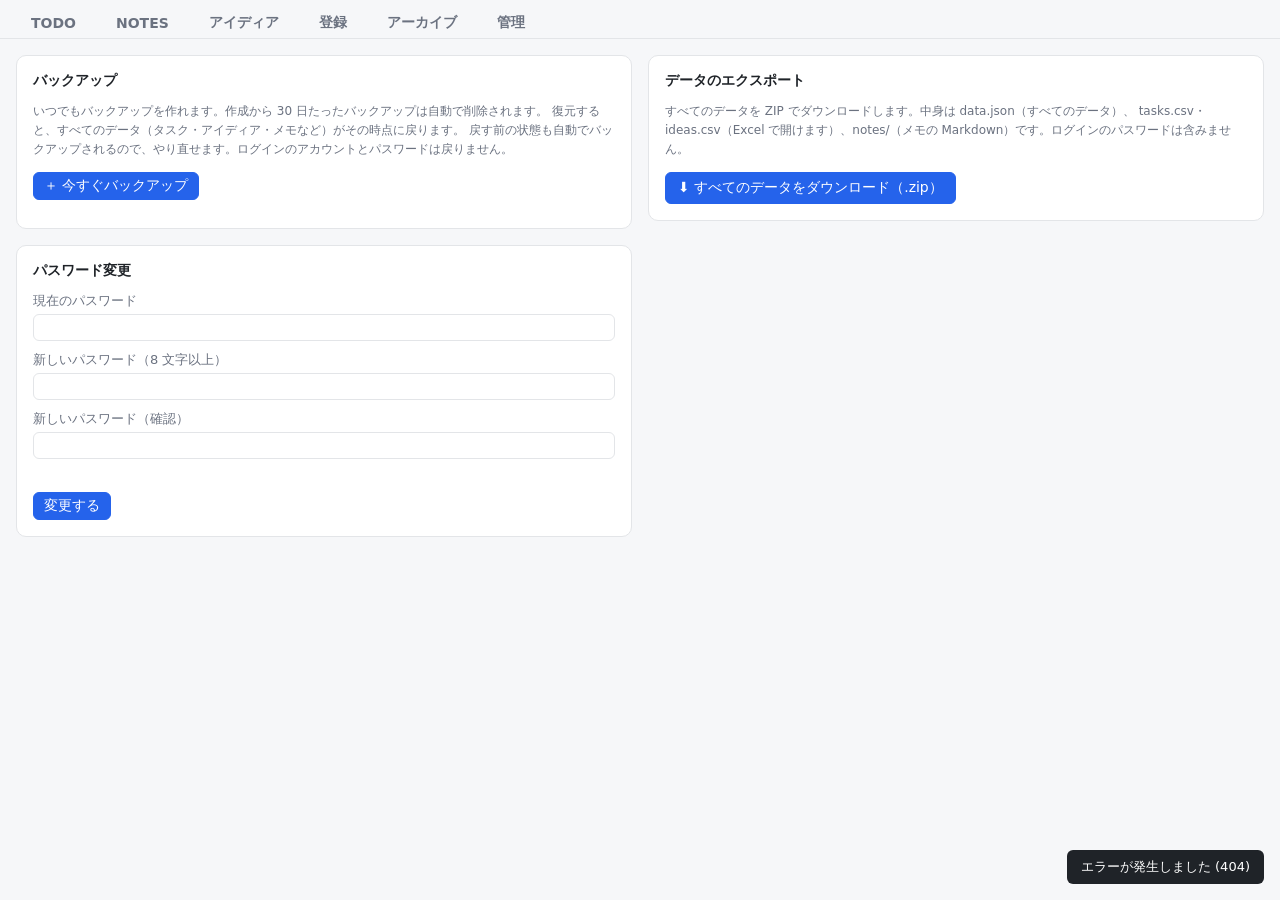
==== static/admin.html @ 9dc2385c "feat: バックアップ・データのエクスポート・パスワード変更を新しい「管理」タブへ移す - /admin.html と static/admin.js を追加し、登録画面は領域・関連項目・タグだけに" ====
<!doctype html>
<html lang="ja">
<head>
  <meta charset="utf-8">
  <meta name="viewport" content="width=device-width, initial-scale=1">
  <title>管理 | Task &amp; Idea Hub</title>
  <link rel="stylesheet" href="style.css">
</head>
<body class="settings-page">
  <nav id="app-tabs" class="app-tabs"></nav>

  <main class="settings">
    <section class="settings-card">
      <h2>バックアップ</h2>
      <p class="export-note">
        いつでもバックアップを作れます。作成から 30 日たったバックアップは自動で削除されます。
        復元すると、すべてのデータ（タスク・アイディア・メモなど）がその時点に戻ります。
        戻す前の状態も自動でバックアップされるので、やり直せます。ログインのアカウントとパスワードは戻りません。
      </p>
      <button id="backup-create" type="button" class="primary backup-create">＋ 今すぐバックアップ</button>
      <ul id="backup-list" class="backup-list"></ul>
    </section>

    <section class="settings-card">
      <h2>データのエクスポート</h2>
      <p class="export-note">
        すべてのデータを ZIP でダウンロードします。中身は data.json（すべてのデータ）、
        tasks.csv・ideas.csv（Excel で開けます）、notes/（メモの Markdown）です。ログインのパスワードは含みません。
      </p>
      <a class="button primary export-button" href="/api/export">⬇ すべてのデータをダウンロード（.zip）</a>
    </section>

    <section class="settings-card">
      <h2>パスワード変更</h2>
      <form id="password-form" class="password-form">
        <label>現在のパスワード<input name="current" type="password" autocomplete="current-password" required></label>
        <label>新しいパスワード（8 文字以上）<input name="new" type="password" autocomplete="new-password" required minlength="8"></label>
        <label>新しいパスワード（確認）<input name="confirm" type="password" autocomplete="new-password" required minlength="8"></label>
        <p id="password-error" class="form-error" role="alert"></p>
        <button type="submit" class="primary">変更する</button>
      </form>
    </section>
  </main>

  <div id="toast-area" class="toast-area" aria-live="polite"></div>
  <script type="module" src="nav.js"></script>
  <script type="module" src="admin.js"></script>
</body>
</html>
---- static/style.css ----
:root {
  --today-bg: #fff4cc;
  --today-line: #f5b400;
  --bg: #ffffff;
  --bg-soft: #f6f7f9;
  --line: #e3e5e8;
  --text: #1f2328;
  --muted: #6b7280;
  --accent: #2563eb;
  --high: #e5484d;
  --mid: #f59e0b;
  --low: #9ca3af;
  --danger: #b91c1c;
  --decision: #7c3aed;
  --day-w: 40px;
  /* Mac・Windows・Linux それぞれで見やすい日本語フォントを使う
     （Mac: ヒラギノ／Windows: Segoe UI + 游ゴシック UI・メイリオ／Linux: Noto Sans CJK） */
  --font-sans: -apple-system, BlinkMacSystemFont, "Segoe UI", "Hiragino Sans", "Hiragino Kaku Gothic ProN",
    "Yu Gothic UI", "Meiryo UI", Meiryo, "Noto Sans JP", "Noto Sans CJK JP", system-ui, sans-serif,
    "Apple Color Emoji", "Segoe UI Emoji";
  --font-mono: ui-monospace, SFMono-Regular, Menlo, Consolas, "Cascadia Mono", "Noto Sans Mono", monospace;
  font-family: var(--font-sans);
  color: var(--text);
}
* { box-sizing: border-box; }
body { margin: 0; background: var(--bg); }
button, input, select, textarea { font: inherit; }
button {
  border: 1px solid var(--line); background: var(--bg); border-radius: 6px;
  padding: 4px 10px; cursor: pointer; white-space: nowrap;
}
button:hover { background: var(--bg-soft); }
button.primary { background: var(--accent); border-color: var(--accent); color: #fff; }
button.danger { color: var(--danger); }
input, select, textarea { border: 1px solid var(--line); border-radius: 6px; padding: 5px 8px; }
h2 { font-size: 14px; margin: 0; }
.spacer { flex: 1; }
[hidden] { display: none !important; }

.main-page { height: 100vh; display: flex; flex-direction: column; }
.app { flex: 1; min-height: 0; display: grid; grid-template-columns: minmax(0, 3fr) minmax(260px, 1fr); }
.pane { min-width: 0; min-height: 0; display: flex; flex-direction: column; overflow: hidden; }
.pane-gantt { border-right: 1px solid var(--line); }

/* ツールバー */
.toolbar {
  display: flex; align-items: center; flex-wrap: wrap; gap: 6px; padding: 8px 12px;
  border-bottom: 1px solid var(--line);
}
.seg { display: inline-flex; }
.seg button { border-radius: 0; }
.seg button:first-child { border-radius: 6px 0 0 6px; }
.seg button:last-child { border-radius: 0 6px 6px 0; border-left: none; }
.seg button.active { background: var(--text); color: #fff; }
.settings-link {
  color: var(--muted); text-decoration: none; font-size: 13px; padding: 4px 6px; white-space: nowrap;
}
.settings-link:hover { color: var(--text); }
.range-label { color: var(--muted); font-size: 13px; margin-left: 4px; white-space: nowrap; }

/* ガント */
.gantt { flex: 1; overflow: auto; font-size: 14px; }
.g-row { display: flex; min-width: max-content; border-bottom: 1px solid var(--line); }
.g-row:not(.g-head):hover .g-cells, .g-row:not(.g-head):hover .g-track { background-color: var(--bg-soft); }
.g-row:not(.g-head) { cursor: pointer; }
.g-cells {
  display: grid; grid-template-columns: var(--cells-template);
  position: sticky; left: 0; z-index: 1; background: var(--bg);
  border-right: 1px solid var(--line);
}
.g-cells > * { padding: 4px 6px; font-size: 14px; line-height: 20px; overflow: hidden; text-overflow: ellipsis; white-space: nowrap; }
.g-head { position: sticky; top: 0; z-index: 2; background: var(--bg); font-weight: 600; }
.g-head .g-cells { z-index: 3; }
.g-head-cell { position: relative; display: flex; align-items: center; gap: 4px; }
.g-head-label { overflow: hidden; text-overflow: ellipsis; }
.g-head-cell.has-toggle { justify-content: space-between; }
.collapse-toggle { flex: none; padding: 0 6px; font-size: 12px; line-height: 20px; color: var(--muted); margin-right: 6px; white-space: nowrap; }
.col-resizer { position: absolute; top: 0; right: 0; bottom: 0; width: 6px; cursor: col-resize; }
.col-resizer:hover { background: var(--accent); opacity: .35; }
body.col-resizing, body.col-resizing * { cursor: col-resize !important; user-select: none; }
.g-track { position: relative; background-color: var(--bg); overflow: hidden; }
.g-head .g-track { display: flex; overflow: visible; }
.g-col {
  flex: none; text-align: center; padding: 4px 0; font-size: 13px; line-height: 1.3;
  border-left: 1px solid var(--line); overflow: hidden; white-space: nowrap;
}
.g-col:first-child { border-left: none; }
/* 土日: 見出しの文字は 土=青・日=赤、見出しと各行の背景に淡い色の帯 */
.g-col.sat { color: #1d4ed8; background: #dbe7ff; font-weight: 700; }
.g-col.sun { color: #c81e1e; background: #ffdede; font-weight: 700; }
.g-weekend-band { position: absolute; top: 0; bottom: 0; }
.g-weekend-band.sat { background: rgba(37, 99, 235, .12); }
.g-weekend-band.sun { background: rgba(220, 38, 38, .12); }
.g-col.is-today { color: var(--accent); font-weight: 700; }
.g-grid-line { position: absolute; top: 0; bottom: 0; width: 1px; background: var(--line); }
.g-cells > .g-today-cell { padding: 4px 0; text-align: center; overflow: visible; }
.today-toggle {
  border: none; background: none; padding: 0 2px; font-size: 15px; line-height: 20px;
  filter: grayscale(1); opacity: .25;
}
.today-toggle:hover { background: none; opacity: .6; }
.today-toggle.on { filter: none; opacity: 1; }
.g-row.today-task .g-cells, .g-row.today-task .g-track { background-color: var(--today-bg); }
.g-row.today-task .g-cells { box-shadow: inset 4px 0 0 var(--today-line); }
.g-row.today-task .g-title { font-weight: 700; }
.g-row.today-task .g-bar { box-shadow: 0 0 0 2px var(--today-line); }
.today-filter.on { background: var(--today-bg); border-color: var(--today-line); font-weight: 600; }
/* タスク名。リンクがあるときだけ 2 行にして、2 行目にリンクを小さく細く並べる */
.g-cells > .g-title-cell { display: flex; flex-direction: column; justify-content: center; }
.g-cells > .g-title-cell.has-links { padding-top: 2px; padding-bottom: 2px; }
.g-title { min-width: 0; overflow: hidden; text-overflow: ellipsis; white-space: nowrap; }
.g-links { min-width: 0; display: flex; gap: 8px; overflow: hidden; }
.g-links a {
  flex: 0 1 auto; min-width: 0; font-size: 10px; line-height: 12px; font-weight: 300; color: var(--accent); text-decoration: none;
  overflow: hidden; text-overflow: ellipsis; white-space: nowrap;
}
.g-links a:hover { text-decoration: underline; }
.links-field { display: flex; flex-direction: column; gap: 4px; }
.field-label { font-size: 13px; color: var(--muted); }
.link-rows { list-style: none; margin: 0; padding: 0; display: flex; flex-direction: column; gap: 4px; }
.link-rows li { display: flex; gap: 4px; align-items: center; }
.link-rows .link-url { flex: 3; min-width: 0; font-size: 13px; }
.link-rows .link-label { flex: 2; min-width: 0; font-size: 13px; }
.link-rows .link-open { font-size: 12px; white-space: nowrap; color: var(--accent); }
.link-rows .link-open.disabled { color: var(--line); pointer-events: none; }
.link-rows button { padding: 2px 8px; }
.link-add { align-self: flex-start; font-size: 12px; }
.area-chip {
  display: inline-block; max-width: 100%; padding: 1px 7px; border-radius: 999px; color: #fff;
  font-size: 12px; line-height: 16px; overflow: hidden; text-overflow: ellipsis; vertical-align: middle;
}
/* バーは行の上下の中央に置く（リンクがあって 2 行の行でも） */
.g-bar { position: absolute; top: calc(50% - 8px); height: 16px; border-radius: 4px; }
.g-today { position: absolute; top: 0; bottom: 0; width: 2px; background: var(--accent); opacity: .6; }
.prio { font-weight: 600; }
.prio.high { color: var(--high); }
.prio.mid { color: var(--mid); }
.prio.low { color: var(--low); }
.g-row.done .g-bar { opacity: .3; }
.g-row.done .g-title { text-decoration: line-through; }
/* 完了したタスクは行全体の文字・ラベル・印を薄くする */
.g-row.done .g-cells > * { color: #b4b9c1; }
.g-row.done .prio { color: #b4b9c1; }
.g-row.done .area-chip, .g-row.done .g-links a { opacity: .4; }
.g-row.overdue .g-bar { outline: 2px solid var(--danger); outline-offset: 1px; }
/* 期限: 残り 2 日以内は赤い背景、期限切れはさらに濃い赤の背景（どちらも白い文字） */
.g-row.due-soon .due-mark, .g-row.overdue .due-mark {
  display: inline-block; padding: 0 6px; border-radius: 4px; color: #fff; font-weight: 700; line-height: 18px;
}
.g-row.due-soon .due-mark { background: #ef4444; }
.g-row.overdue .due-mark { background: #991b1b; }
.details-collapsed .g-row.overdue .g-title, .details-collapsed .g-row.due-soon .g-title { color: var(--danger); }
.g-empty { padding: 24px; color: var(--muted); }
.decision-btn { color: var(--decision); border-color: var(--decision); }
.g-row.g-decisions { cursor: default; }
.g-decisions .g-cells > .g-decision-caption { grid-column: 1 / -1; color: var(--decision); font-weight: 600; }
.g-decision {
  position: absolute; transform: translateX(-7px); z-index: 1;
  border: none; background: none; padding: 0 2px; color: var(--decision); font-size: 13px; line-height: 18px;
  white-space: nowrap; max-width: 120px; overflow: hidden; text-overflow: ellipsis;
}
.g-decision:hover { background: none; text-decoration: underline; }
.g-decision-line { position: absolute; top: 0; bottom: 0; border-left: 2px dashed var(--decision); opacity: .45; }

/* 右側パネル */
.panel { display: flex; flex-direction: column; gap: 8px; padding: 10px 12px; min-height: 0; }
.ideas { flex: 3; border-bottom: 1px solid var(--line); }
.brainstorm { flex: 2; }
.panel-head { display: flex; align-items: center; gap: 6px; }
.idea-list, .bs-list { list-style: none; margin: 0; padding: 0; overflow: auto; }
.idea-list { max-height: 30%; flex: none; border: 1px solid var(--line); border-radius: 6px; }
.idea-list li { display: flex; gap: 6px; padding: 5px 8px; cursor: pointer; border-bottom: 1px solid var(--line); }
.idea-list li:last-child { border-bottom: none; }
.idea-list li.selected { background: #e8efff; }
.idea-list .idea-title { flex: 1; overflow: hidden; text-overflow: ellipsis; white-space: nowrap; }
.idea-list .badge { color: var(--accent); }
.idea-list li.empty, .bs-list li.empty { color: var(--muted); cursor: default; }
.idea-editor { flex: 1; display: flex; flex-direction: column; gap: 6px; min-height: 0; }
.editor-head { display: flex; gap: 6px; }
.editor-actions { display: flex; flex-wrap: wrap; gap: 4px; }
.editor-actions button { font-size: 12px; padding: 3px 8px; }
#idea-close { padding: 2px 9px; color: var(--muted); }
.editor-head input { flex: 1; min-width: 0; font-weight: 600; }
.idea-editor textarea { flex: 1; resize: none; line-height: 1.6; min-height: 80px; }
.status { font-size: 12px; color: var(--muted); }
.stamp { font-size: 11px; color: var(--muted); white-space: nowrap; font-variant-numeric: tabular-nums; }
.idea-meta { display: flex; align-items: center; gap: 6px; }
.idea-filters { display: flex; gap: 6px; }
.idea-filters input { flex: 1; min-width: 0; }
.idea-filters select { max-width: 40%; }
.tag-editor { display: flex; flex-wrap: wrap; align-items: center; gap: 4px; }
.tag-editor input { width: 120px; padding: 2px 6px; font-size: 12px; }
.tag-chips { display: inline-flex; flex-wrap: wrap; gap: 4px; }
.tag {
  display: inline-flex; align-items: center; gap: 2px; padding: 0 7px; border-radius: 999px;
  font-size: 11px; line-height: 18px; color: #fff; white-space: nowrap;
}
.tag button {
  border: none; background: none; color: inherit; padding: 0 0 0 2px; font-size: 11px; line-height: 1; opacity: .8;
}
.tag button:hover { background: none; opacity: 1; }
.idea-list .tag-chips { flex: none; }
.bs-list { flex: 1; }
.bs-list li { display: flex; align-items: center; gap: 6px; padding: 5px 2px; border-bottom: 1px dashed var(--line); }
.bs-list .bs-text { flex: 1; word-break: break-word; }
.bs-list button { padding: 2px 6px; font-size: 12px; }

/* ダイアログ */
dialog { border: 1px solid var(--line); border-radius: 10px; padding: 18px; width: 460px; max-height: 92vh; }
dialog::backdrop { background: rgba(0, 0, 0, .25); }
#task-form, #decision-form { display: flex; flex-direction: column; gap: 10px; }
#task-form label, #decision-form label { display: flex; flex-direction: column; gap: 3px; font-size: 13px; color: var(--muted); }
#task-form label.check { flex-direction: row; align-items: center; gap: 6px; }
#task-form .actions, #decision-form .actions { display: flex; gap: 6px; }
.form-hint { margin: -6px 0 0; font-size: 11px; color: var(--muted); }
#task-form textarea { resize: vertical; line-height: 1.5; }
.form-error { color: var(--danger); margin: 0; min-height: 1em; font-size: 13px; }

/* トースト */
.toast-area { position: fixed; right: 16px; bottom: 16px; display: flex; flex-direction: column; gap: 6px; z-index: 10; }
.toast { background: var(--text); color: #fff; padding: 8px 14px; border-radius: 6px; font-size: 13px; }

/* 登録画面 */
.settings-page { min-height: 100vh; background: var(--bg-soft); font-size: 14px; }
.settings-page .toolbar { background: var(--bg); }
.settings-title { font-size: 16px; margin: 0 0 0 8px; }
.settings {
  display: grid; grid-template-columns: repeat(auto-fit, minmax(420px, 1fr)); gap: 16px;
  padding: 16px; max-width: 1500px; margin: 0 auto;
}
.settings-card {
  background: var(--bg); border: 1px solid var(--line); border-radius: 10px; padding: 16px;
  display: flex; flex-direction: column; gap: 12px; align-self: start;
}
.add-row { display: flex; gap: 6px; }
.add-row input { flex: 1; min-width: 0; }
.add-row.small input, .add-row.small button { font-size: 12px; }
.master-list, .tag-list { list-style: none; margin: 0; padding: 0; display: flex; flex-direction: column; gap: 4px; }
.master-list li, .tag-list li { display: flex; align-items: center; flex-wrap: wrap; gap: 6px; }
.color-dot { flex: none; width: 12px; height: 12px; border-radius: 50%; }
.master-list input { flex: 1; min-width: 100px; font-size: 13px; padding: 3px 6px; }
.tag-list input { width: 140px; font-size: 13px; padding: 3px 6px; }
.tag-list .tag { min-width: 60px; justify-content: center; }
.master-list li.empty, .tag-list li.empty { color: var(--muted); font-size: 13px; }
.swatches { display: inline-flex; flex-wrap: wrap; gap: 3px; }
.swatch { width: 16px; height: 16px; padding: 0; border-radius: 50%; border: 2px solid transparent; }
.swatch:hover { opacity: .8; }
.swatch.active { border-color: var(--text); }

/* アーカイブ画面 */
.archive-list {
  display: grid; grid-template-columns: repeat(auto-fill, minmax(340px, 1fr)); gap: 14px;
  padding: 16px; max-width: 1400px; margin: 0 auto; align-items: start;
}
.archive-card {
  background: var(--bg); border: 1px solid var(--line); border-radius: 10px; padding: 14px;
  display: flex; flex-direction: column; gap: 8px;
}
.archive-card-head { display: flex; align-items: baseline; gap: 8px; }
.archive-card-head h2 { font-size: 15px; flex: 1; word-break: break-word; }
.archive-card .badge { color: var(--accent); font-size: 12px; white-space: nowrap; }
.archive-body { white-space: pre-wrap; word-break: break-word; line-height: 1.6; font-size: 13px; }
.archive-body.empty { color: var(--muted); }
.archive-card-foot { display: flex; align-items: center; gap: 6px; flex-wrap: wrap; border-top: 1px solid var(--line); padding-top: 8px; }
.archive-dates { font-size: 11px; color: var(--muted); }
.archive-empty { grid-column: 1 / -1; text-align: center; padding: 40px; color: var(--muted); }

/* アイディア保管庫ページ */
.ideas-page { height: 100vh; display: flex; flex-direction: column; }
.ideas-layout {
  flex: 1; min-height: 0; display: grid; grid-template-columns: minmax(280px, 1fr) minmax(0, 2fr); gap: 16px;
  padding: 16px; max-width: 1400px; width: 100%; margin: 0 auto;
}
.ideas-layout .settings-card { align-self: stretch; min-height: 0; }
.ideas-page .idea-list { max-height: none; flex: 1; }
.ideas-page .idea-list li { padding: 8px 10px; }
.ideas-page .idea-editor { height: 100%; }
.ideas-page .idea-editor textarea { font-size: 15px; }
.ideas-page .editor-head input { font-size: 16px; padding: 6px 10px; }
.idea-placeholder { margin: auto; color: var(--muted); }

/* アイディア一覧（1 行: 優先・タイトル・タグ） */
.idea-list li { align-items: center; }
.star { border: none; background: none; padding: 0 2px; font-size: 16px; line-height: 20px; color: #c4c8cf; }
.star:hover { background: none; color: var(--today-line); }
.star.on { color: var(--today-line); }
.idea-list li.prioritized { background: var(--today-bg); box-shadow: inset 4px 0 0 var(--today-line); }
.idea-list li.prioritized.selected { background: #fde9a8; }

/* アイディアのドラッグ並べ替え */
.drag-handle { flex: none; color: #c4c8cf; cursor: grab; font-size: 12px; letter-spacing: -2px; user-select: none; }
.idea-list li:hover .drag-handle { color: var(--muted); }
.idea-list li.dragging { opacity: .4; }
.idea-list li.drop-before { box-shadow: inset 0 3px 0 var(--accent); }
.idea-list li.drop-after { box-shadow: inset 0 -3px 0 var(--accent); }

/* 上部タブ（全ページ共通） */
.app-tabs {
  flex: none; display: flex; gap: 2px; padding: 6px 12px 0; background: var(--bg-soft);
  border-bottom: 1px solid var(--line);
}
.app-tab {
  padding: 7px 18px; font-size: 14px; font-weight: 600; color: var(--muted); text-decoration: none;
  border: 1px solid transparent; border-bottom: none; border-radius: 8px 8px 0 0; margin-bottom: -1px;
}
.app-tab:hover { color: var(--text); background: var(--bg); }
.app-tab.active { color: var(--text); background: var(--bg); border-color: var(--line); }

/* NOTES（Markdown メモ帳） */
.notes-layout { grid-template-columns: minmax(240px, 1fr) minmax(0, 3fr); }
#note-add { align-self: flex-start; }
.note-editor { height: 100%; min-height: 0; display: flex; flex-direction: column; gap: 8px; }
.note-editor .editor-actions { align-items: center; }
.md-editor { flex: 1; min-height: 0; overflow: auto; padding: 4px 2px; }
.md-block { padding: 2px 8px; border-radius: 4px; cursor: text; min-height: 1.6em; }
.md-block.pending { white-space: pre-wrap; color: var(--muted); }
.md-edit {
  display: block; width: 100%; resize: none; overflow: hidden; margin: 2px 0;
  font-family: var(--font-mono); font-size: 14px; line-height: 1.6;
  padding: 6px 8px; border: 1px solid var(--accent); border-radius: 6px; background: #fbfcff;
}
.md-edit:focus { outline: none; box-shadow: 0 0 0 3px #dbe6fd; }
.md-tail { min-height: 160px; cursor: text; }
.md-tail.empty { color: var(--muted); padding: 8px; min-height: 60px; }

/* Markdown の整形表示（エディタとアーカイブ共通） */
:is(.md-block, .md-view) { font-size: 15px; line-height: 1.7; word-break: break-word; }
:is(.md-block, .md-view) > :first-child { margin-top: 0; }
:is(.md-block, .md-view) > :last-child { margin-bottom: 0; }
:is(.md-block, .md-view) :is(h1, h2, h3, h4, h5, h6) { margin: .2em 0 .3em; line-height: 1.35; }
:is(.md-block, .md-view) h1 { font-size: 1.7em; border-bottom: 1px solid var(--line); padding-bottom: .15em; }
:is(.md-block, .md-view) h2 { font-size: 1.4em; }
:is(.md-block, .md-view) h3 { font-size: 1.2em; }
:is(.md-block, .md-view) p { margin: .3em 0; }
:is(.md-block, .md-view) :is(ul, ol) { margin: .3em 0; padding-left: 1.6em; }
:is(.md-block, .md-view) li.task-item { list-style: none; margin-left: -1.3em; }
:is(.md-block, .md-view) li.task-item > input { margin: 0 .45em 0 0; vertical-align: middle; cursor: pointer; }
:is(.md-block, .md-view) code {
  font-family: var(--font-mono); font-size: .88em;
  background: #f1f3f5; padding: 1px 5px; border-radius: 4px;
}
:is(.md-block, .md-view) pre { background: #f6f8fa; padding: 10px 12px; border-radius: 6px; overflow: auto; margin: .4em 0; }
:is(.md-block, .md-view) pre code { background: none; padding: 0; color: inherit; }
/* `…` で囲んだ文字（行の中のコード）は半透明のエンジ色の背景 */
:is(.md-block, .md-view) :not(pre) > code { background: rgba(183, 40, 46, .12); color: #9e1f28; }
:is(.md-block, .md-view) blockquote { margin: .4em 0; padding: 0 12px; border-left: 4px solid var(--line); color: var(--muted); }
:is(.md-block, .md-view) table { border-collapse: collapse; margin: .4em 0; }
:is(.md-block, .md-view) :is(th, td) { border: 1px solid var(--line); padding: 4px 10px; }
:is(.md-block, .md-view) th { background: var(--bg-soft); }
:is(.md-block, .md-view) a { color: var(--accent); }
:is(.md-block, .md-view) hr { border: none; border-top: 1px solid var(--line); margin: .8em 0; }
:is(.md-block, .md-view) img { max-width: 100%; }
.archive-body.md-view { white-space: normal; }

/* メモの日付 */
.note-date { display: inline-flex; align-items: center; gap: 4px; font-size: 13px; color: var(--muted); }
.note-date input { font-size: 13px; padding: 2px 6px; }
.note-list-date { flex: none; font-size: 11px; color: var(--muted); font-variant-numeric: tabular-nums; }

/* NOTES のタイトル欄と並び順の切り替え */
.note-title {
  font-size: 22px; font-weight: 700; padding: 6px 8px; border: 1px solid transparent; border-radius: 6px;
}
.note-title:hover { border-color: var(--line); }
.note-title:focus { outline: none; border-color: var(--accent); }
.notes-list-head { display: flex; align-items: center; justify-content: space-between; gap: 6px; }
.notes-list-head .seg button { font-size: 12px; padding: 3px 10px; }
.idea-title.untitled { color: var(--muted); }

/* アーカイブ（1 行のリスト。クリックで本文を開く） */
.archive-list { display: block; }
.archive-rows {
  list-style: none; margin: 0; padding: 0; background: var(--bg); border: 1px solid var(--line); border-radius: 10px;
  overflow: hidden;
}
.archive-row + .archive-row { border-top: 1px solid var(--line); }
.archive-line { display: flex; align-items: center; gap: 8px; padding: 8px 12px; cursor: pointer; min-width: 0; }
.archive-line:hover { background: var(--bg-soft); }
.archive-caret { color: var(--muted); font-size: 11px; transition: transform .15s; }
.archive-row.open .archive-caret { transform: rotate(90deg); }
.archive-title { font-weight: 600; overflow: hidden; text-overflow: ellipsis; white-space: nowrap; min-width: 0; }
.archive-title.untitled { color: var(--muted); }
.archive-line .tag-chips { flex: none; }
.archive-line .badge { color: var(--accent); }
.archive-date { flex: none; font-size: 12px; color: var(--muted); font-variant-numeric: tabular-nums; }
.archive-line button { flex: none; font-size: 12px; padding: 3px 10px; }
.archive-detail { padding: 4px 16px 12px 32px; display: flex; flex-direction: column; gap: 8px; }
/* 一覧（ul）の中に置いても、本文の箇条書きは 1 段目を ●、2 段目以降を ○ にする */
:is(.md-block, .md-view) ul { list-style-type: disc; }
:is(.md-block, .md-view) ul ul { list-style-type: circle; }
:is(.md-block, .md-view) ul ul ul { list-style-type: square; }

/* リンクリスト（TODO 画面の右上） */
.quick-links { flex: none; max-height: 45%; border-bottom: 1px solid var(--line); }
.brainstorm { flex: 1; }
.link-form { display: flex; flex-direction: column; gap: 4px; }
.link-form input { font-size: 13px; }
.link-form-actions { display: flex; align-items: center; gap: 4px; }
.link-form-actions button { font-size: 12px; padding: 3px 10px; }
.link-list { list-style: none; margin: 0; padding: 0; overflow: auto; }
.link-list li { display: flex; align-items: center; gap: 6px; padding: 4px 2px; border-bottom: 1px dashed var(--line); }
.link-list li.empty { color: var(--muted); font-size: 13px; border-bottom: none; }
.link-list li.dragging { opacity: .4; }
.link-list li.drop-before { box-shadow: inset 0 3px 0 var(--accent); }
.link-list li.drop-after { box-shadow: inset 0 -3px 0 var(--accent); }
.link-list li:hover .drag-handle { color: var(--muted); }
.link-icon { flex: none; font-size: 13px; }
.link-label {
  flex: 1; min-width: 0; text-align: left; font-size: 14px; color: var(--accent); text-decoration: none;
  overflow: hidden; text-overflow: ellipsis; white-space: nowrap; border: none; background: none; padding: 0; cursor: pointer;
}
.link-label:hover { text-decoration: underline; background: none; }
button.link-label { color: var(--text); }
.link-action { flex: none; border: none; background: none; padding: 0 4px; color: var(--muted); font-size: 13px; opacity: 0; }
.link-list li:hover .link-action, .link-action:focus { opacity: 1; }
.link-action:hover { background: none; color: var(--text); }

/* ログイン状態（上部タブの右端） */
.app-tabs { align-items: center; }
.app-account { display: inline-flex; align-items: center; gap: 8px; padding-bottom: 4px; font-size: 13px; color: var(--muted); }
.app-logout { font-size: 12px; padding: 2px 10px; }

/* ログイン画面・初回設定画面 */
.auth-page { min-height: 100vh; display: grid; place-items: center; background: var(--bg-soft); font-size: 14px; }
.auth-card {
  width: min(380px, calc(100vw - 32px)); background: var(--bg); border: 1px solid var(--line); border-radius: 12px;
  padding: 28px; display: flex; flex-direction: column; gap: 10px;
}
.auth-card h1 { font-size: 18px; margin: 0; }
.auth-card h2 { font-size: 15px; margin: 0; color: var(--muted); }
.auth-lead { margin: 0; color: var(--muted); font-size: 13px; line-height: 1.6; }
.auth-form, .password-form { display: flex; flex-direction: column; gap: 10px; }
.auth-form label, .password-form label { display: flex; flex-direction: column; gap: 4px; font-size: 13px; color: var(--muted); }
.auth-form button { padding: 8px; font-size: 14px; }
.password-form button { align-self: flex-start; }

/* データのエクスポート（登録画面） */
.export-note { margin: 0; font-size: 12px; color: var(--muted); line-height: 1.6; }
a.button {
  display: inline-block; align-self: flex-start; padding: 6px 12px; border-radius: 6px; text-decoration: none;
  border: 1px solid var(--line);
}
a.button.primary { background: var(--accent); border-color: var(--accent); color: #fff; }
a.button.primary:hover { opacity: .9; }

/* 日付の列が細いとき（狭い画面）は見出しの文字を小さくする */
.narrow-cols .g-col { font-size: 11px; letter-spacing: -.5px; }

/* バーの両端のつまみ（ドラッグで開始日・期限を 1 日単位で変更） */
.g-bar-handle { position: absolute; top: 0; bottom: 0; width: 7px; cursor: ew-resize; }
.g-bar-handle.start { left: -2px; border-radius: 4px 0 0 4px; }
.g-bar-handle.end { right: -2px; border-radius: 0 4px 4px 0; }
.g-bar:hover .g-bar-handle, .g-bar.resizing .g-bar-handle { background: rgba(0, 0, 0, .25); }
.g-bar.resizing { opacity: .85; z-index: 2; }
.g-bar-tip {
  position: absolute; bottom: calc(100% + 4px); left: 50%; transform: translateX(-50%);
  background: var(--text); color: #fff; font-size: 11px; line-height: 16px; padding: 1px 6px; border-radius: 4px;
  white-space: nowrap; pointer-events: none;
}
body.bar-resizing, body.bar-resizing * { cursor: ew-resize !important; user-select: none; }
/* ドラッグ中の行だけ、バーの上の日付表示が切れないようにはみ出しを許す */
.g-track:has(.g-bar.resizing) { overflow: visible; z-index: 3; }

/* バー全体はドラッグで移動できる */
.g-bar { cursor: grab; }
body.bar-moving, body.bar-moving * { cursor: grabbing !important; }

/* 右側（リンク・ブレスト）をたたんだとき */
.app.side-collapsed { grid-template-columns: minmax(0, 1fr); }
.app.side-collapsed .pane-side { display: none; }
.app.side-collapsed .pane-gantt { border-right: none; }
/* リンク・ブレストの開け閉めボタン（青緑）。たたんでいる間は塗りつぶしにする */
.side-toggle { font-size: 13px; padding: 4px 8px; color: #0e7490; border-color: #0891b2; background: #ecfeff; font-weight: 600; }
.side-toggle:hover { background: #cffafe; }
.app.side-collapsed .side-toggle { color: #fff; background: #0891b2; }
.app.side-collapsed .side-toggle:hover { background: #0e7490; }

/* バックアップ（登録画面） */
.backup-create { align-self: flex-start; }
.backup-list { list-style: none; margin: 0; padding: 0; display: flex; flex-direction: column; gap: 2px; max-height: 320px; overflow: auto; }
.backup-list li { display: flex; align-items: center; gap: 8px; padding: 4px 0; border-bottom: 1px dashed var(--line); font-size: 13px; }
.backup-list li.empty { color: var(--muted); border-bottom: none; }
.backup-date { font-variant-numeric: tabular-nums; font-weight: 600; }
.backup-kind { font-size: 11px; padding: 0 6px; border-radius: 999px; background: var(--bg-soft); color: var(--muted); }
.backup-kind.before-restore { background: #fff4cc; color: #8a6d00; }
.backup-size { font-size: 11px; color: var(--muted); }
.backup-list button, .backup-list a.button { font-size: 12px; padding: 2px 8px; }
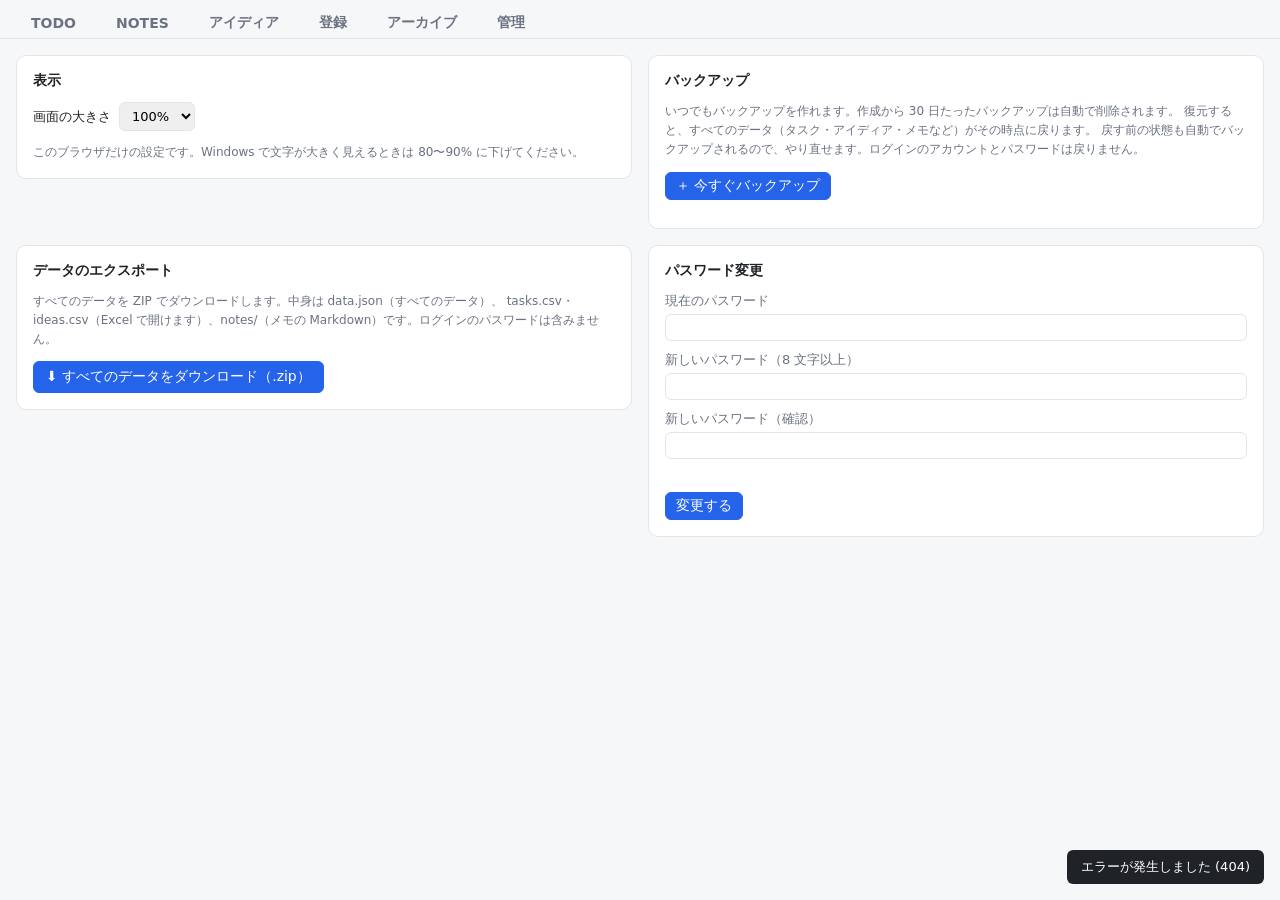
==== commit b1681014: "feat: 管理タブに「画面の大きさ」（ブラウザごとの表示倍率）。倍率を変えてもガントのドラッグ量がずれないように Co-Authored-By: Claude Opus 5.5 <noreply@a" ====
--- a/static/admin.html
+++ b/static/admin.html
@@ -3,13 +3,20 @@
 <head>
   <meta charset="utf-8">
   <meta name="viewport" content="width=device-width, initial-scale=1">
-  <title>管理 | Task &amp; Idea Hub</title>
+  <title>Task</title>
   <link rel="stylesheet" href="style.css">
 </head>
 <body class="settings-page">
   <nav id="app-tabs" class="app-tabs"></nav>
 
   <main class="settings">
+    <section class="settings-card">
+      <h2>表示</h2>
+      <label class="zoom-setting">画面の大きさ
+        <select id="zoom-select" aria-label="画面の大きさ"></select>
+      </label>
+      <p class="export-note">このブラウザだけの設定です。Windows で文字が大きく見えるときは 80〜90% に下げてください。</p>
+    </section>
     <section class="settings-card">
       <h2>バックアップ</h2>
       <p class="export-note">
--- a/static/style.css
+++ b/static/style.css
@@ -61,7 +61,8 @@
 
 /* ガント */
 .gantt { flex: 1; overflow: auto; font-size: 14px; }
-.g-row { display: flex; min-width: max-content; border-bottom: 1px solid var(--line); }
+/* タスクの行の間の線（薄いが見える灰色） */
+.g-row { display: flex; min-width: max-content; border-bottom: 1px solid #d6dbe1; }
 .g-row:not(.g-head):hover .g-cells, .g-row:not(.g-head):hover .g-track { background-color: var(--bg-soft); }
 .g-row:not(.g-head) { cursor: pointer; }
 .g-cells {
@@ -170,8 +171,8 @@
 .panel-head { display: flex; align-items: center; gap: 6px; }
 .idea-list, .bs-list { list-style: none; margin: 0; padding: 0; overflow: auto; }
 .idea-list { max-height: 30%; flex: none; border: 1px solid var(--line); border-radius: 6px; }
-.idea-list li { display: flex; gap: 6px; padding: 5px 8px; cursor: pointer; border-bottom: 1px solid var(--line); }
-.idea-list li:last-child { border-bottom: none; }
+/* 一覧の項目の間には、境目が分かるはっきりした線を引く（最後の項目の下にも引く） */
+.idea-list li { display: flex; gap: 6px; padding: 5px 8px; cursor: pointer; border-bottom: 1px solid #cdd3da; }
 .idea-list li.selected { background: #e8efff; }
 .idea-list .idea-title { flex: 1; overflow: hidden; text-overflow: ellipsis; white-space: nowrap; }
 .idea-list .badge { color: var(--accent); }
@@ -274,7 +275,7 @@
 }
 .ideas-layout .settings-card { align-self: stretch; min-height: 0; }
 .ideas-page .idea-list { max-height: none; flex: 1; }
-.ideas-page .idea-list li { padding: 8px 10px; }
+.ideas-page .idea-list li { padding: 10px 10px; }
 .ideas-page .idea-editor { height: 100%; }
 .ideas-page .idea-editor textarea { font-size: 15px; }
 .ideas-page .editor-head input { font-size: 16px; padding: 6px 10px; }
@@ -436,6 +437,7 @@
 .password-form button { align-self: flex-start; }
 
 /* データのエクスポート（登録画面） */
+.zoom-setting { display: flex; align-items: center; gap: 8px; font-size: 13px; }
 .export-note { margin: 0; font-size: 12px; color: var(--muted); line-height: 1.6; }
 a.button {
   display: inline-block; align-self: flex-start; padding: 6px 12px; border-radius: 6px; text-decoration: none;
@@ -486,3 +488,15 @@
 .backup-kind.before-restore { background: #fff4cc; color: #8a6d00; }
 .backup-size { font-size: 11px; color: var(--muted); }
 .backup-list button, .backup-list a.button { font-size: 12px; padding: 2px 8px; }
+
+/* NOTES の書式ボタン（蛍光ペン・文字色） */
+.format-bar { display: flex; align-items: center; flex-wrap: wrap; gap: 6px; }
+/* 蛍光ペンは四角、文字色は丸 */
+.format-mark {
+  width: 20px; height: 20px; padding: 0; border-radius: 4px; background: #fff59d; border: 1px solid #e6d44a;
+}
+.format-mark:hover { background: #fff176; box-shadow: 0 0 0 2px var(--text); }
+.format-colors { display: inline-flex; gap: 4px; }
+.format-color { width: 20px; height: 20px; padding: 0 !important; border-radius: 50%; border: 2px solid #fff; box-shadow: 0 0 0 1px var(--line); }
+.format-color:hover { box-shadow: 0 0 0 2px var(--text); }
+:is(.md-block, .md-view) mark { background: #fff59d; color: inherit; padding: 0 2px; border-radius: 2px; }
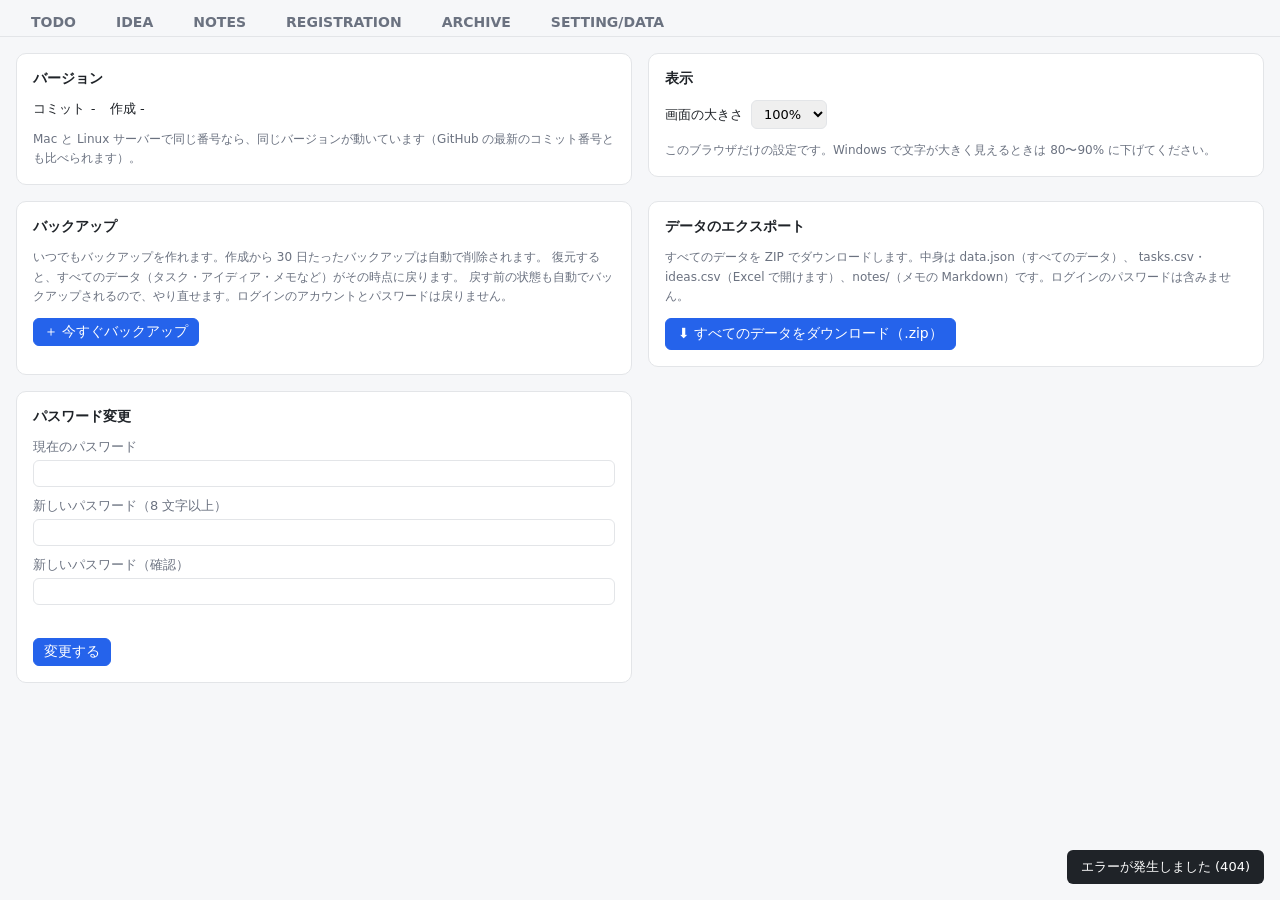
==== commit 482ed2aa: "feat: バージョン（コミット番号とアプリを作った日時）を画面右上と SETTING/DATA に表示 Docker イメージには .git の HEAD・refs・packed-refs だけを入" ====
--- a/static/admin.html
+++ b/static/admin.html
@@ -10,6 +10,11 @@
   <nav id="app-tabs" class="app-tabs"></nav>
 
   <main class="settings">
+    <section class="settings-card">
+      <h2>バージョン</h2>
+      <p class="version-info">コミット <code id="version-commit">-</code>　作成 <span id="version-built">-</span></p>
+      <p class="export-note">Mac と Linux サーバーで同じ番号なら、同じバージョンが動いています（GitHub の最新のコミット番号とも比べられます）。</p>
+    </section>
     <section class="settings-card">
       <h2>表示</h2>
       <label class="zoom-setting">画面の大きさ
--- a/static/style.css
+++ b/static/style.css
@@ -13,6 +13,8 @@
   --low: #9ca3af;
   --danger: #b91c1c;
   --decision: #7c3aed;
+  --tab-active: #15803d;
+  --tab-active-hover: #166534;
   --day-w: 40px;
   /* Mac・Windows・Linux それぞれで見やすい日本語フォントを使う
      （Mac: ヒラギノ／Windows: Segoe UI + 游ゴシック UI・メイリオ／Linux: Noto Sans CJK） */
@@ -39,7 +41,7 @@
 [hidden] { display: none !important; }
 
 .main-page { height: 100vh; display: flex; flex-direction: column; }
-.app { flex: 1; min-height: 0; display: grid; grid-template-columns: minmax(0, 3fr) minmax(260px, 1fr); }
+.app { flex: 1; min-height: 0; display: grid; grid-template-columns: minmax(0, 3fr) 18px minmax(260px, 1fr); }
 .pane { min-width: 0; min-height: 0; display: flex; flex-direction: column; overflow: hidden; }
 .pane-gantt { border-right: 1px solid var(--line); }
 
@@ -74,7 +76,13 @@
 .g-head { position: sticky; top: 0; z-index: 2; background: var(--bg); font-weight: 600; }
 .g-head .g-cells { z-index: 3; }
 .g-head-cell { position: relative; display: flex; align-items: center; gap: 4px; }
-.g-head-label { overflow: hidden; text-overflow: ellipsis; }
+.g-head-label {
+  overflow: hidden; text-overflow: ellipsis; white-space: nowrap; min-width: 0; border: none; background: none;
+  padding: 0; font: inherit; font-weight: inherit; color: inherit; cursor: pointer; text-align: left;
+}
+.g-head-label:hover { color: var(--accent); background: none; }
+.g-head-label.sorted { color: var(--accent); }
+.sort-mark { font-size: 9px; margin-left: 2px; }
 .g-head-cell.has-toggle { justify-content: space-between; }
 .collapse-toggle { flex: none; padding: 0 6px; font-size: 12px; line-height: 20px; color: var(--muted); margin-right: 6px; white-space: nowrap; }
 .col-resizer { position: absolute; top: 0; right: 0; bottom: 0; width: 6px; cursor: col-resize; }
@@ -133,6 +141,11 @@
 }
 /* バーは行の上下の中央に置く（リンクがあって 2 行の行でも） */
 .g-bar { position: absolute; top: calc(50% - 8px); height: 16px; border-radius: 4px; }
+.g-bar-label {
+  display: block; padding: 0 6px; font-size: 11px; line-height: 16px; color: #fff; font-weight: 600;
+  white-space: nowrap; overflow: hidden; text-overflow: ellipsis; text-shadow: 0 0 2px rgba(0, 0, 0, .35); pointer-events: none;
+}
+.task-search { width: 120px; padding: 3px 8px; font-size: 13px; }
 .g-today { position: absolute; top: 0; bottom: 0; width: 2px; background: var(--accent); opacity: .6; }
 .prio { font-weight: 600; }
 .prio.high { color: var(--high); }
@@ -153,6 +166,19 @@
 .g-row.overdue .due-mark { background: #991b1b; }
 .details-collapsed .g-row.overdue .g-title, .details-collapsed .g-row.due-soon .g-title { color: var(--danger); }
 .g-empty { padding: 24px; color: var(--muted); }
+.recurring-btn { color: #0f766e; border-color: #0f766e; }
+.recurring-rule { display: flex; gap: 8px; align-items: flex-end; flex-wrap: wrap; }
+.recurring-rule label { flex: 1 1 100px; }
+.recurring-list { list-style: none; margin: 0; padding: 0; border: 1px solid var(--line); border-radius: 8px; max-height: 50vh; overflow: auto; }
+.recurring-list li { display: flex; align-items: center; gap: 8px; padding: 8px 10px; cursor: pointer; font-size: 13px; }
+.recurring-list li + li { border-top: 1px solid var(--line); }
+.recurring-list li:hover { background: var(--bg-soft); }
+.recurring-list li.empty { color: var(--muted); cursor: default; }
+.recurring-list li.empty:hover { background: none; }
+.recurring-list .recurring-title { font-weight: 600; min-width: 0; overflow: hidden; text-overflow: ellipsis; white-space: nowrap; }
+.recurring-list .recurring-when { flex: none; color: #0f766e; margin-left: auto; white-space: nowrap; }
+.recurring-list .recurring-area { flex: none; color: var(--muted); white-space: nowrap; }
+.recurring-mark { color: #0f766e; margin-right: 3px; }
 .decision-btn { color: var(--decision); border-color: var(--decision); }
 .g-row.g-decisions { cursor: default; }
 .g-decisions .g-cells > .g-decision-caption { grid-column: 1 / -1; color: var(--decision); font-weight: 600; }
@@ -183,7 +209,7 @@
 .editor-actions button { font-size: 12px; padding: 3px 8px; }
 #idea-close { padding: 2px 9px; color: var(--muted); }
 .editor-head input { flex: 1; min-width: 0; font-weight: 600; }
-.idea-editor textarea { flex: 1; resize: none; line-height: 1.6; min-height: 80px; }
+.idea-editor .md-editor { min-height: 80px; border: 1px solid var(--line); border-radius: 6px; }
 .status { font-size: 12px; color: var(--muted); }
 .stamp { font-size: 11px; color: var(--muted); white-space: nowrap; font-variant-numeric: tabular-nums; }
 .idea-meta { display: flex; align-items: center; gap: 6px; }
@@ -210,9 +236,11 @@
 /* ダイアログ */
 dialog { border: 1px solid var(--line); border-radius: 10px; padding: 18px; width: 460px; max-height: 92vh; }
 dialog::backdrop { background: rgba(0, 0, 0, .25); }
-#task-form, #decision-form { display: flex; flex-direction: column; gap: 10px; }
+#task-form, #decision-form, #recurring-form, .recurring-view { display: flex; flex-direction: column; gap: 10px; }
+#recurring-form label,
 #task-form label, #decision-form label { display: flex; flex-direction: column; gap: 3px; font-size: 13px; color: var(--muted); }
 #task-form label.check { flex-direction: row; align-items: center; gap: 6px; }
+#recurring-dialog .actions,
 #task-form .actions, #decision-form .actions { display: flex; gap: 6px; }
 .form-hint { margin: -6px 0 0; font-size: 11px; color: var(--muted); }
 #task-form textarea { resize: vertical; line-height: 1.5; }
@@ -220,7 +248,7 @@
 
 /* トースト */
 .toast-area { position: fixed; right: 16px; bottom: 16px; display: flex; flex-direction: column; gap: 6px; z-index: 10; }
-.toast { background: var(--text); color: #fff; padding: 8px 14px; border-radius: 6px; font-size: 13px; }
+.toast { background: var(--text); color: #fff; padding: 8px 14px; border-radius: 6px; font-size: 13px; white-space: pre-line; word-break: break-all; }
 
 /* 登録画面 */
 .settings-page { min-height: 100vh; background: var(--bg-soft); font-size: 14px; }
@@ -277,7 +305,6 @@
 .ideas-page .idea-list { max-height: none; flex: 1; }
 .ideas-page .idea-list li { padding: 10px 10px; }
 .ideas-page .idea-editor { height: 100%; }
-.ideas-page .idea-editor textarea { font-size: 15px; }
 .ideas-page .editor-head input { font-size: 16px; padding: 6px 10px; }
 .idea-placeholder { margin: auto; color: var(--muted); }
 
@@ -306,7 +333,9 @@
   border: 1px solid transparent; border-bottom: none; border-radius: 8px 8px 0 0; margin-bottom: -1px;
 }
 .app-tab:hover { color: var(--text); background: var(--bg); }
-.app-tab.active { color: var(--text); background: var(--bg); border-color: var(--line); }
+/* 選択中のタブは緑で目立たせる */
+.app-tab.active { color: #fff; background: var(--tab-active); border-color: var(--tab-active); }
+.app-tab.active:hover { background: var(--tab-active-hover); }
 
 /* NOTES（Markdown メモ帳） */
 .notes-layout { grid-template-columns: minmax(240px, 1fr) minmax(0, 3fr); }
@@ -384,6 +413,8 @@
 .archive-title.untitled { color: var(--muted); }
 .archive-line .tag-chips { flex: none; }
 .archive-line .badge { color: var(--accent); }
+.archive-task-area { flex: none; font-size: 12px; color: var(--muted); white-space: nowrap; }
+.archive-links { margin: 6px 0 0; padding-left: 18px; font-size: 13px; }
 .archive-date { flex: none; font-size: 12px; color: var(--muted); font-variant-numeric: tabular-nums; }
 .archive-line button { flex: none; font-size: 12px; padding: 3px 10px; }
 .archive-detail { padding: 4px 16px 12px 32px; display: flex; flex-direction: column; gap: 8px; }
@@ -407,18 +438,20 @@
 .link-list li.drop-after { box-shadow: inset 0 -3px 0 var(--accent); }
 .link-list li:hover .drag-handle { color: var(--muted); }
 .link-icon { flex: none; font-size: 13px; }
-.link-label {
+.link-list .link-label {
   flex: 1; min-width: 0; text-align: left; font-size: 14px; color: var(--accent); text-decoration: none;
   overflow: hidden; text-overflow: ellipsis; white-space: nowrap; border: none; background: none; padding: 0; cursor: pointer;
 }
-.link-label:hover { text-decoration: underline; background: none; }
-button.link-label { color: var(--text); }
+.link-list .link-label:hover { text-decoration: underline; background: none; }
+.link-list button.link-label { color: var(--text); }
 .link-action { flex: none; border: none; background: none; padding: 0 4px; color: var(--muted); font-size: 13px; opacity: 0; }
 .link-list li:hover .link-action, .link-action:focus { opacity: 1; }
 .link-action:hover { background: none; color: var(--text); }
 
 /* ログイン状態（上部タブの右端） */
 .app-tabs { align-items: center; }
+.app-version { padding-bottom: 4px; margin-right: 10px; font-size: 11px; color: var(--muted); font-variant-numeric: tabular-nums; }
+.version-info { margin: 0; font-size: 13px; }
 .app-account { display: inline-flex; align-items: center; gap: 8px; padding-bottom: 4px; font-size: 13px; color: var(--muted); }
 .app-logout { font-size: 12px; padding: 2px 10px; }
 
@@ -466,17 +499,27 @@
 
 /* バー全体はドラッグで移動できる */
 .g-bar { cursor: grab; }
+/* 日付の部分はドラッグで期間を左右にスライドできる */
+.gantt.panning .g-track > * { transform: translateX(var(--pan, 0px)); }
+.gantt.panning .g-head .g-track { overflow: hidden; }
+.g-row .g-track { cursor: grab; }
+body.gantt-panning, body.gantt-panning * { cursor: grabbing !important; user-select: none; }
 body.bar-moving, body.bar-moving * { cursor: grabbing !important; }
 
 /* 右側（リンク・ブレスト）をたたんだとき */
-.app.side-collapsed { grid-template-columns: minmax(0, 1fr); }
+.app.side-collapsed { grid-template-columns: minmax(0, 1fr) 18px; }
 .app.side-collapsed .pane-side { display: none; }
-.app.side-collapsed .pane-gantt { border-right: none; }
-/* リンク・ブレストの開け閉めボタン（青緑）。たたんでいる間は塗りつぶしにする */
-.side-toggle { font-size: 13px; padding: 4px 8px; color: #0e7490; border-color: #0891b2; background: #ecfeff; font-weight: 600; }
-.side-toggle:hover { background: #cffafe; }
-.app.side-collapsed .side-toggle { color: #fff; background: #0891b2; }
-.app.side-collapsed .side-toggle:hover { background: #0e7490; }
+/* 右側の開け閉めの帯（ガントとリンク・ブレストの間） */
+.side-handle {
+  display: flex; flex-direction: column; align-items: center; justify-content: center; gap: 10px; padding: 0;
+  border: none; border-radius: 0; border-left: 1px solid #67e8f9; border-right: 1px solid #67e8f9;
+  background: #cffafe; color: #0e7490; font-size: 12px; font-weight: 700; cursor: pointer;
+}
+.side-handle:hover { background: #a5f3fc; }
+.side-handle-arrow { font-size: 10px; }
+.side-handle-label { writing-mode: vertical-rl; letter-spacing: 2px; }
+.app.side-collapsed .side-handle { background: #0891b2; color: #fff; border-color: #0891b2; }
+.app.side-collapsed .side-handle:hover { background: #0e7490; }
 
 /* バックアップ（登録画面） */
 .backup-create { align-self: flex-start; }
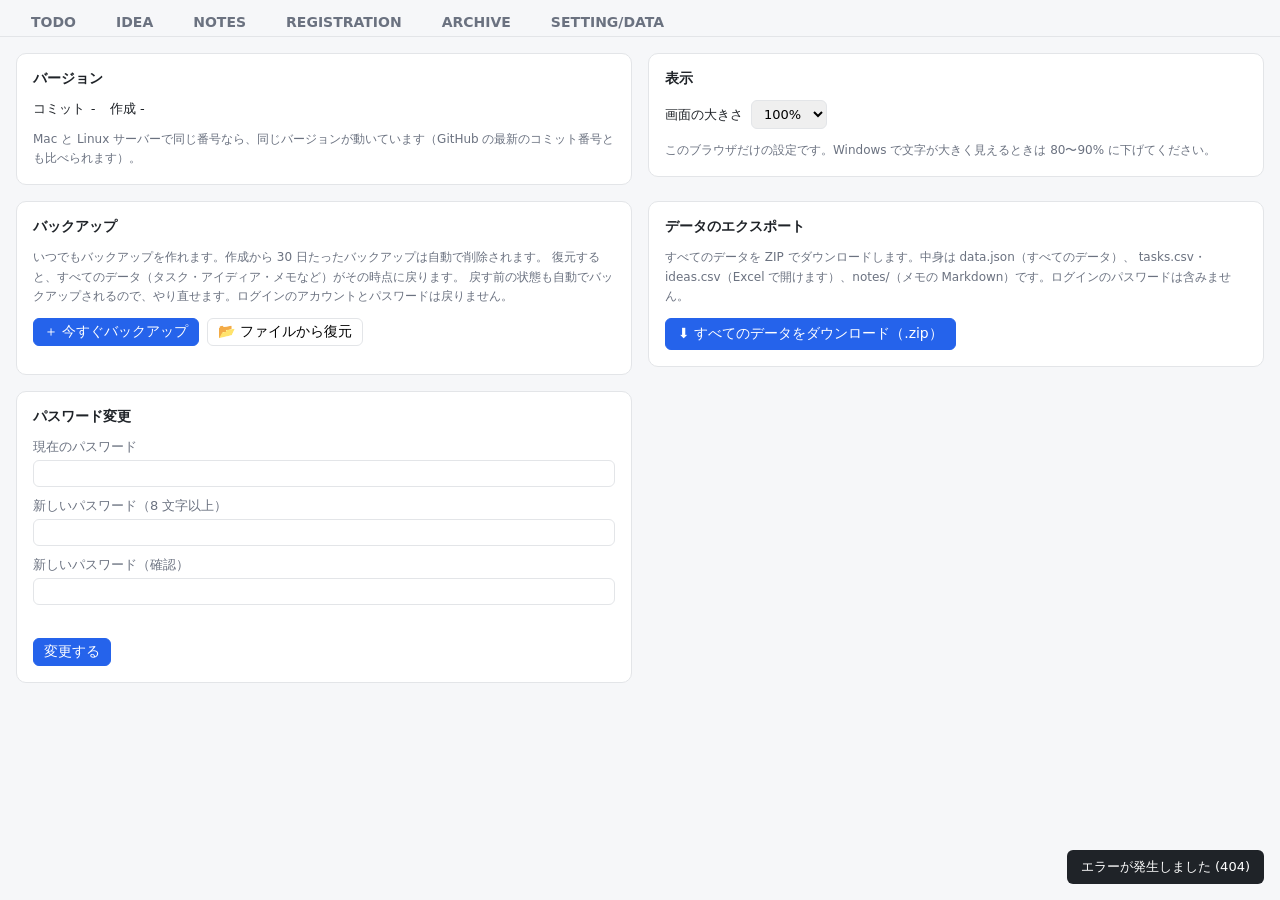
==== commit 3bc5efaf: "feat: ダウンロードしたバックアップのファイル（.db）を選んで復元（SETTING/DATA の「📂 ファイルから復元」） SQLite のファイルで、このアプリの表があり、壊れていないものだけ" ====
--- a/static/admin.html
+++ b/static/admin.html
@@ -29,7 +29,11 @@
         復元すると、すべてのデータ（タスク・アイディア・メモなど）がその時点に戻ります。
         戻す前の状態も自動でバックアップされるので、やり直せます。ログインのアカウントとパスワードは戻りません。
       </p>
-      <button id="backup-create" type="button" class="primary backup-create">＋ 今すぐバックアップ</button>
+      <div class="backup-actions">
+        <button id="backup-create" type="button" class="primary backup-create">＋ 今すぐバックアップ</button>
+        <button id="backup-upload" type="button" title="⬇ でダウンロードしておいたバックアップのファイル（.db）を選んで、その時点に戻す">📂 ファイルから復元</button>
+        <input id="backup-file" type="file" accept=".db" hidden>
+      </div>
       <ul id="backup-list" class="backup-list"></ul>
     </section>
 
--- a/static/style.css
+++ b/static/style.css
@@ -72,7 +72,8 @@
   position: sticky; left: 0; z-index: 1; background: var(--bg);
   border-right: 1px solid var(--line);
 }
-.g-cells > * { padding: 4px 6px; font-size: 14px; line-height: 20px; overflow: hidden; text-overflow: ellipsis; white-space: nowrap; }
+/* 行はできるだけ詰めて、多くのタスクが見えるようにする */
+.g-cells > * { padding: 1px 6px; font-size: 14px; line-height: 19px; overflow: hidden; text-overflow: ellipsis; white-space: nowrap; }
 .g-head { position: sticky; top: 0; z-index: 2; background: var(--bg); font-weight: 600; }
 .g-head .g-cells { z-index: 3; }
 .g-head-cell { position: relative; display: flex; align-items: center; gap: 4px; }
@@ -103,9 +104,9 @@
 .g-weekend-band.sun { background: rgba(220, 38, 38, .12); }
 .g-col.is-today { color: var(--accent); font-weight: 700; }
 .g-grid-line { position: absolute; top: 0; bottom: 0; width: 1px; background: var(--line); }
-.g-cells > .g-today-cell { padding: 4px 0; text-align: center; overflow: visible; }
+.g-cells > .g-today-cell { padding: 1px 0; text-align: center; overflow: visible; }
 .today-toggle {
-  border: none; background: none; padding: 0 2px; font-size: 15px; line-height: 20px;
+  border: none; background: none; padding: 0 2px; font-size: 14px; line-height: 19px;
   filter: grayscale(1); opacity: .25;
 }
 .today-toggle:hover { background: none; opacity: .6; }
@@ -117,11 +118,12 @@
 .today-filter.on { background: var(--today-bg); border-color: var(--today-line); font-weight: 600; }
 /* タスク名。リンクがあるときだけ 2 行にして、2 行目にリンクを小さく細く並べる */
 .g-cells > .g-title-cell { display: flex; flex-direction: column; justify-content: center; }
-.g-cells > .g-title-cell.has-links { padding-top: 2px; padding-bottom: 2px; }
+.g-cells > .g-title-cell.has-links { padding-top: 0; padding-bottom: 0; }
+.g-title-cell.has-links .g-title { line-height: 16px; }
 .g-title { min-width: 0; overflow: hidden; text-overflow: ellipsis; white-space: nowrap; }
 .g-links { min-width: 0; display: flex; gap: 8px; overflow: hidden; }
 .g-links a {
-  flex: 0 1 auto; min-width: 0; font-size: 10px; line-height: 12px; font-weight: 300; color: var(--accent); text-decoration: none;
+  flex: 0 1 auto; min-width: 0; font-size: 10px; line-height: 11px; font-weight: 300; color: var(--accent); text-decoration: none;
   overflow: hidden; text-overflow: ellipsis; white-space: nowrap;
 }
 .g-links a:hover { text-decoration: underline; }
@@ -136,13 +138,13 @@
 .link-rows button { padding: 2px 8px; }
 .link-add { align-self: flex-start; font-size: 12px; }
 .area-chip {
-  display: inline-block; max-width: 100%; padding: 1px 7px; border-radius: 999px; color: #fff;
-  font-size: 12px; line-height: 16px; overflow: hidden; text-overflow: ellipsis; vertical-align: middle;
+  display: inline-block; max-width: 100%; padding: 0 7px; border-radius: 999px; color: #fff;
+  font-size: 11px; line-height: 15px; overflow: hidden; text-overflow: ellipsis; vertical-align: middle;
 }
 /* バーは行の上下の中央に置く（リンクがあって 2 行の行でも） */
-.g-bar { position: absolute; top: calc(50% - 8px); height: 16px; border-radius: 4px; }
+.g-bar { position: absolute; top: calc(50% - 7px); height: 14px; border-radius: 4px; }
 .g-bar-label {
-  display: block; padding: 0 6px; font-size: 11px; line-height: 16px; color: #fff; font-weight: 600;
+  display: block; padding: 0 6px; font-size: 10px; line-height: 14px; color: #fff; font-weight: 600;
   white-space: nowrap; overflow: hidden; text-overflow: ellipsis; text-shadow: 0 0 2px rgba(0, 0, 0, .35); pointer-events: none;
 }
 .task-search { width: 120px; padding: 3px 8px; font-size: 13px; }
@@ -160,7 +162,7 @@
 .g-row.overdue .g-bar { outline: 2px solid var(--danger); outline-offset: 1px; }
 /* 期限: 残り 2 日以内は赤い背景、期限切れはさらに濃い赤の背景（どちらも白い文字） */
 .g-row.due-soon .due-mark, .g-row.overdue .due-mark {
-  display: inline-block; padding: 0 6px; border-radius: 4px; color: #fff; font-weight: 700; line-height: 18px;
+  display: inline-block; padding: 0 6px; border-radius: 4px; color: #fff; font-weight: 700; line-height: 16px;
 }
 .g-row.due-soon .due-mark { background: #ef4444; }
 .g-row.overdue .due-mark { background: #991b1b; }
@@ -523,6 +525,7 @@
 
 /* バックアップ（登録画面） */
 .backup-create { align-self: flex-start; }
+.backup-actions { display: flex; gap: 8px; flex-wrap: wrap; align-items: center; }
 .backup-list { list-style: none; margin: 0; padding: 0; display: flex; flex-direction: column; gap: 2px; max-height: 320px; overflow: auto; }
 .backup-list li { display: flex; align-items: center; gap: 8px; padding: 4px 0; border-bottom: 1px dashed var(--line); font-size: 13px; }
 .backup-list li.empty { color: var(--muted); border-bottom: none; }
